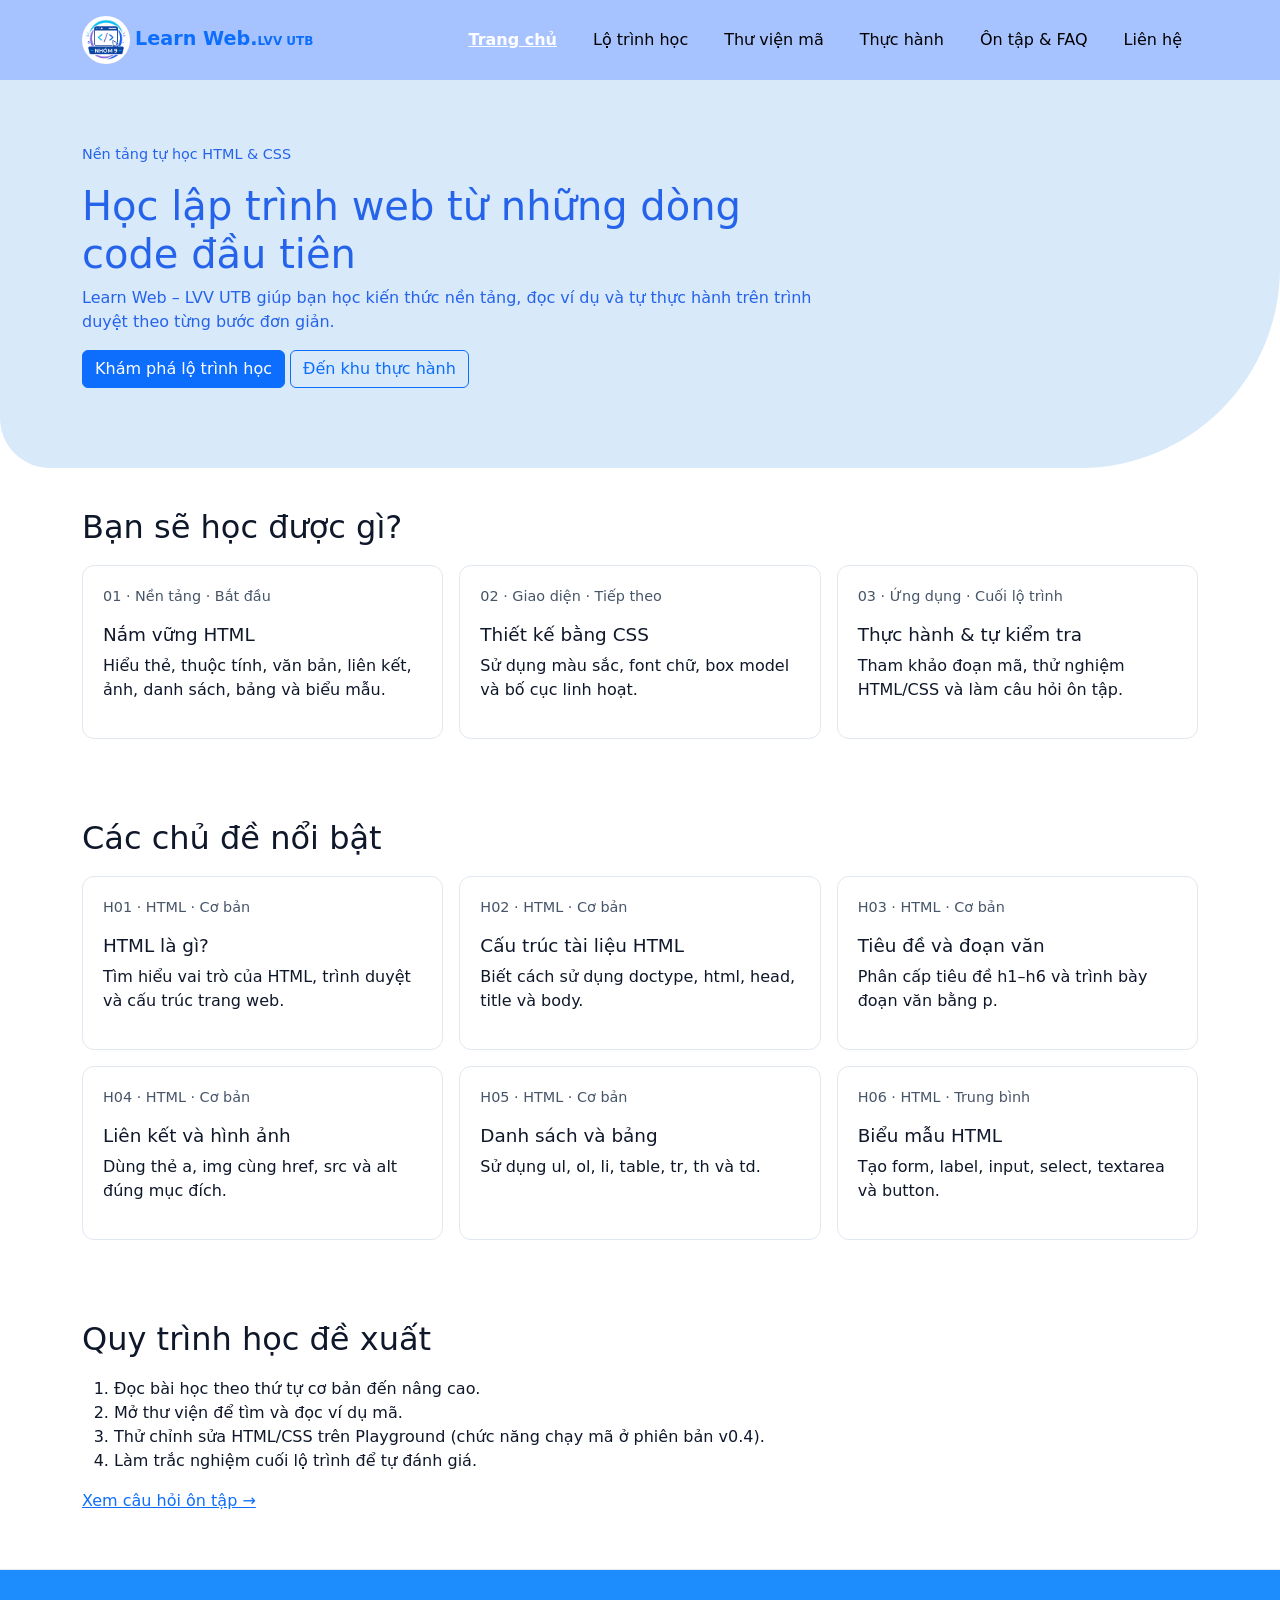
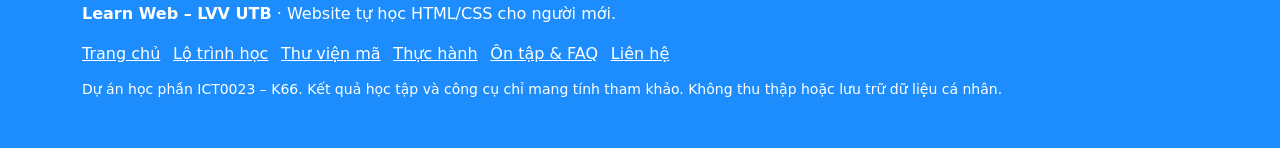
==== index.html @ ce124f06 "Khởi tạo phiên bản đầu tiên, upfile html" ====
<!DOCTYPE html>
<html lang="vi">
<head>
  <meta charset="UTF-8">
  <meta name="viewport" content="width=device-width, initial-scale=1.0">
  <meta name="description" content="Học HTML và CSS cho người mới">
  <title>Trang chủ | Learn Web - LVV UTB</title>
  <link rel="stylesheet" href="https://cdn.jsdelivr.net/npm/bootstrap@5.3.3/dist/css/bootstrap.min.css">
  <link rel="stylesheet" href="css/style.css">
  <link rel="icon" href="images/logo.png" type="image/png" sizes="32x32" >
</head>
<body>
  <a class="skip-link" href="#main-content">Bỏ qua menu đến nội dung chính</a>
  <header class="site-header">
    <div class="container header-inner">
      <div class="logo-container">
        <img class="logo" src="images/logo.jpg" alt="Learn Web - LVV UTB" width="48" height="48">
        <a class="site-logo" href="index.html" aria-label="Learn Web - LVV UTB, về trang chủ">Learn Web.<span>LVV UTB</span></a>
      </div>
        <nav class="site-nav" aria-label="Điều hướng chính">
        <ul class="nav nav-list"><li class="nav-item"><a class="nav-link active" href="index.html" aria-current="page">Trang chủ</a></li>
        <li class="nav-item"><a class="nav-link" href="lessons.html">Lộ trình học</a></li>
        <li class="nav-item"><a class="nav-link" href="library.html">Thư viện mã</a></li>
        <li class="nav-item"><a class="nav-link" href="playground.html">Thực hành</a></li>
        <li class="nav-item"><a class="nav-link" href="quiz.html">Ôn tập & FAQ</a></li>
        <li class="nav-item"><a class="nav-link" href="contact.html">Liên hệ</a></li></ul>
      </nav>
    </div>
  </header>
  <main id="main-content" class="site-main">
    <section class="hero">
      <div class="container">
        <p class="eyebrow">Nền tảng tự học HTML & CSS</p>
        <h1>Học lập trình web từ những dòng code đầu tiên</h1>
        <p>Learn Web – LVV UTB giúp bạn học kiến thức nền tảng, đọc ví dụ và tự thực hành trên trình duyệt theo từng bước đơn giản.</p>
        <p><a class="btn btn-primary" href="lessons.html">Khám phá lộ trình học</a>
            <a class="btn btn-outline-primary" href="playground.html">Đến khu thực hành</a>
        </p>
      </div>
    </section><section class="page-section">
      <div class="container"><h2>Bạn sẽ học được gì?</h2>
        <div class="row g-3"><div class="col-12 col-md-6 col-lg-4">
          <article class="content-card h-100">
            <p class="meta">01 · Nền tảng · Bắt đầu</p><h3>Nắm vững HTML</h3><p>Hiểu thẻ, thuộc tính, văn bản, liên kết, ảnh, danh sách, bảng và biểu mẫu.</p></article></div><div class="col-12 col-md-6 col-lg-4"><article class="content-card h-100"><p class="meta">02 · Giao diện · Tiếp theo</p><h3>Thiết kế bằng CSS</h3><p>Sử dụng màu sắc, font chữ, box model và bố cục linh hoạt.</p></article></div><div class="col-12 col-md-6 col-lg-4"><article class="content-card h-100"><p class="meta">03 · Ứng dụng · Cuối lộ trình</p><h3>Thực hành &amp; tự kiểm tra</h3><p>Tham khảo đoạn mã, thử nghiệm HTML/CSS và làm câu hỏi ôn tập.</p></article></div></div></div></section><section class="page-section"><div class="container"><h2>Các chủ đề nổi bật</h2><div class="row g-3"><div class="col-12 col-md-6 col-lg-4"><article class="content-card h-100"><p class="meta">H01 · HTML · Cơ bản</p><h3>HTML là gì?</h3><p>Tìm hiểu vai trò của HTML, trình duyệt và cấu trúc trang web.</p></article></div><div class="col-12 col-md-6 col-lg-4"><article class="content-card h-100"><p class="meta">H02 · HTML · Cơ bản</p><h3>Cấu trúc tài liệu HTML</h3><p>Biết cách sử dụng doctype, html, head, title và body.</p></article></div><div class="col-12 col-md-6 col-lg-4"><article class="content-card h-100"><p class="meta">H03 · HTML · Cơ bản</p><h3>Tiêu đề và đoạn văn</h3><p>Phân cấp tiêu đề h1–h6 và trình bày đoạn văn bằng p.</p></article></div><div class="col-12 col-md-6 col-lg-4"><article class="content-card h-100"><p class="meta">H04 · HTML · Cơ bản</p><h3>Liên kết và hình ảnh</h3><p>Dùng thẻ a, img cùng href, src và alt đúng mục đích.</p></article></div><div class="col-12 col-md-6 col-lg-4"><article class="content-card h-100"><p class="meta">H05 · HTML · Cơ bản</p><h3>Danh sách và bảng</h3><p>Sử dụng ul, ol, li, table, tr, th và td.</p></article></div><div class="col-12 col-md-6 col-lg-4"><article class="content-card h-100"><p class="meta">H06 · HTML · Trung bình</p><h3>Biểu mẫu HTML</h3><p>Tạo form, label, input, select, textarea và button.</p></article></div></div></div></section><section class="page-section"><div class="container"><h2>Quy trình học đề xuất</h2><ol class="steps"><li>Đọc bài học theo thứ tự cơ bản đến nâng cao.</li><li>Mở thư viện để tìm và đọc ví dụ mã.</li><li>Thử chỉnh sửa HTML/CSS trên Playground (chức năng chạy mã ở phiên bản v0.4).</li><li>Làm trắc nghiệm cuối lộ trình để tự đánh giá.</li></ol><p><a href="quiz.html">Xem câu hỏi ôn tập →</a></p></div></section>
  </main>
  <footer class="site-footer">
    <div class="container">
      <p><strong>Learn Web – LVV UTB</strong> · Website tự học HTML/CSS cho người mới.</p>
      <nav aria-label="Liên kết chân trang" class="footer-nav"><a href="index.html">Trang chủ</a> <a href="lessons.html">Lộ trình học</a> <a href="library.html">Thư viện mã</a> <a href="playground.html">Thực hành</a> <a href="quiz.html">Ôn tập & FAQ</a> <a href="contact.html">Liên hệ</a></nav>
      <p class="small">Dự án học phần ICT0023 – K66. Kết quả học tập và công cụ chỉ mang tính tham khảo. Không thu thập hoặc lưu trữ dữ liệu cá nhân.</p>
    </div>
  </footer>
</body>
</html>
---- css/style.css ----
:root { color-scheme: light; }
body { color: #0f172a; background: #fff; }
a { overflow-wrap: anywhere; }
.site-header {background: #a7c3ff; display: flex; position: sticky; top: 0; z-index: 100;}
.header-inner { padding-top: 1rem; padding-bottom: 1rem; display: flex; flex-wrap: wrap; align-items: center; gap: 1rem; justify-content: space-between; }
.logo { border-radius: 50%; }
.site-logo { font-weight: 700; text-decoration: none; font-size: 1.2rem; }
.site-logo span { font-size: .75rem; }
.nav-list { gap: .25rem; }
.nav-list .nav-link { color: #000000; }
.nav-list .nav-link.active { font-weight: 700; color: #ffffff; text-decoration: underline; }
.hero, .page-heading { background: #d8e9fa; padding: 3rem 0; border-bottom-left-radius: 50px; border-bottom-right-radius: 200px; }
.hero { padding: 4rem 0; color: #2563eb;}
.hero h1 { max-width: 740px; color: #2563eb}
.hero p { max-width: 740px; color: #2563eb}
.page-heading {color: #2563eb;}
.eyebrow, .meta { color: #475569; font-size: .9rem; }
.page-section { padding: 2.5rem 0; }
.page-section > .container > h2 { margin-bottom: 1.2rem; }
.content-card { border: 1px solid #e2e8f0; border-radius: 12px; padding: 1.25rem; }
.content-card h3 { font-size: 1.15rem; }
pre { background: #0f172a; color: #e2e8f0; border-radius: 8px; padding: 1rem; overflow-x: auto; white-space: pre-wrap; overflow-wrap: anywhere; }
pre code { color: inherit; }
.code-input { font-family: Consolas, monospace; }
.preview-frame { width: 100%; height: 220px; border: 1px solid #cbd5e1; background: #fff; }
.faq-item { padding: 1rem; border: 1px solid #e2e8f0; border-radius: 8px; margin-bottom: .75rem; }
.faq-item summary { cursor: pointer; font-weight: 600; }
.faq-item p { margin: 1rem 0 0; }
.field-error { color: #b91c1c; }
.site-footer { background: #1d8dfd; border-top: 1px solid #e2e8f0; padding: 2rem 0; color: white}
.footer-nav { display: flex; gap: .8rem; flex-wrap: wrap; margin-bottom: .8rem; }
.footer-nav a { color: white; }
.skip-link { position: absolute; left: -9999px; top: 0; z-index: 100; background: white; padding: .5rem; }
.skip-link:focus { left: .5rem; }
:focus-visible { outline: 3px solid #2563eb; outline-offset: 3px; }
@media (max-width: 767px) { .header-inner { display: block; } .nav-list { margin-top: 1rem; } .hero { padding: 2.5rem 0; } }
/* Đảm bảo body hoặc container không làm xuất hiện thanh cuộn ngang khi trượt */
html, body {
  overflow-x: hidden;
  width: 100%;
}
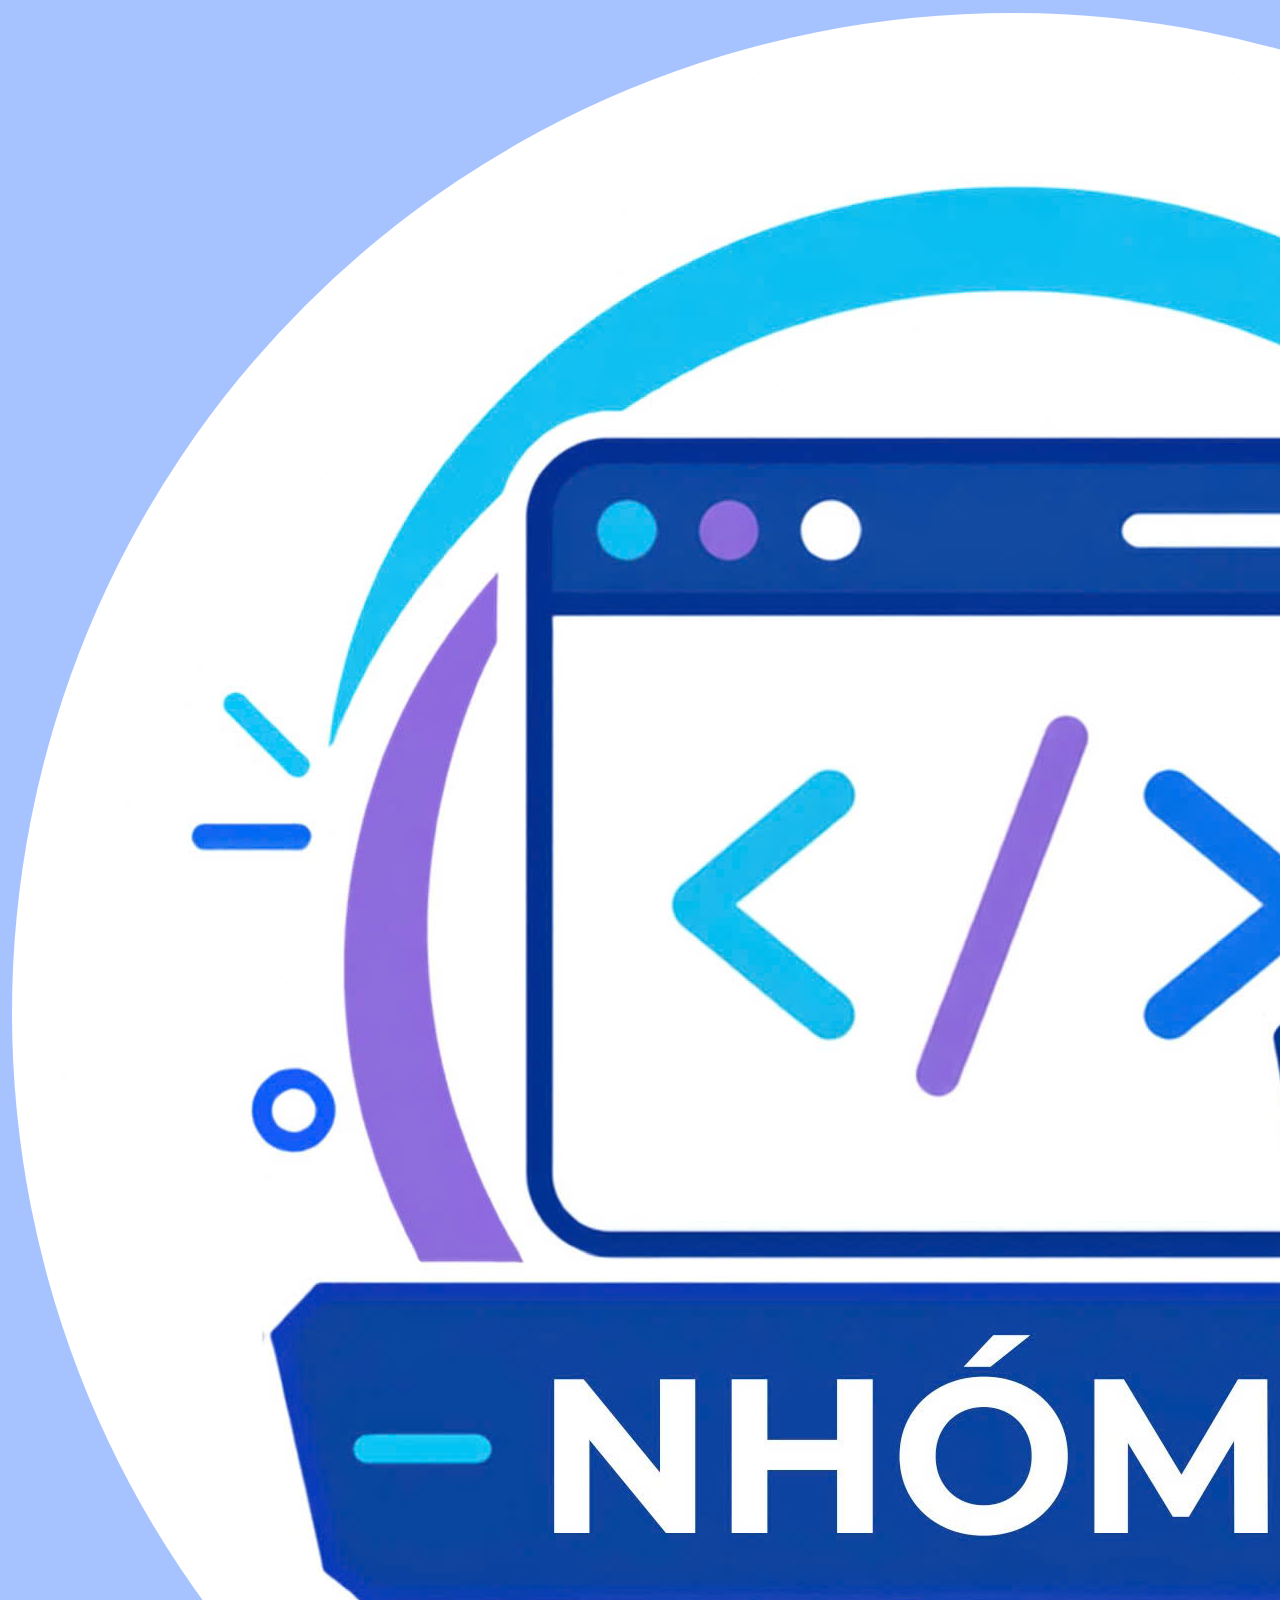
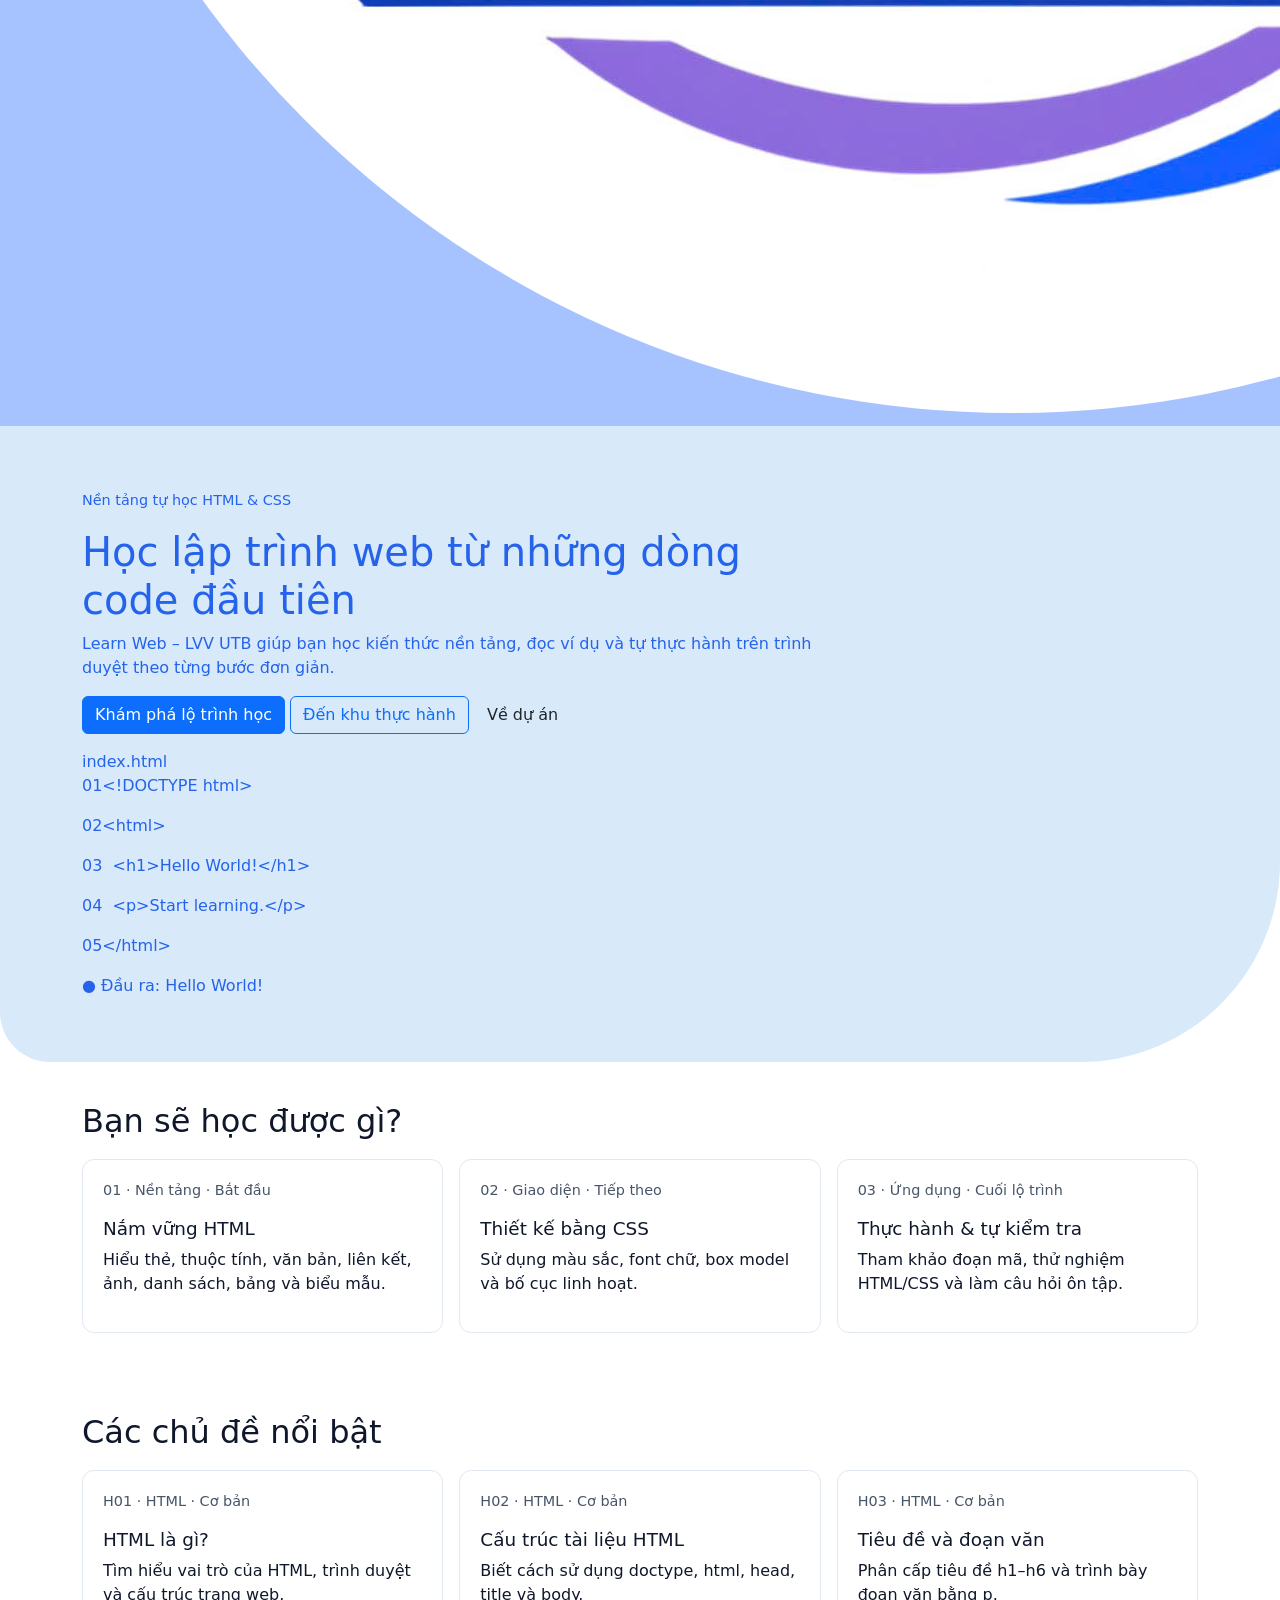
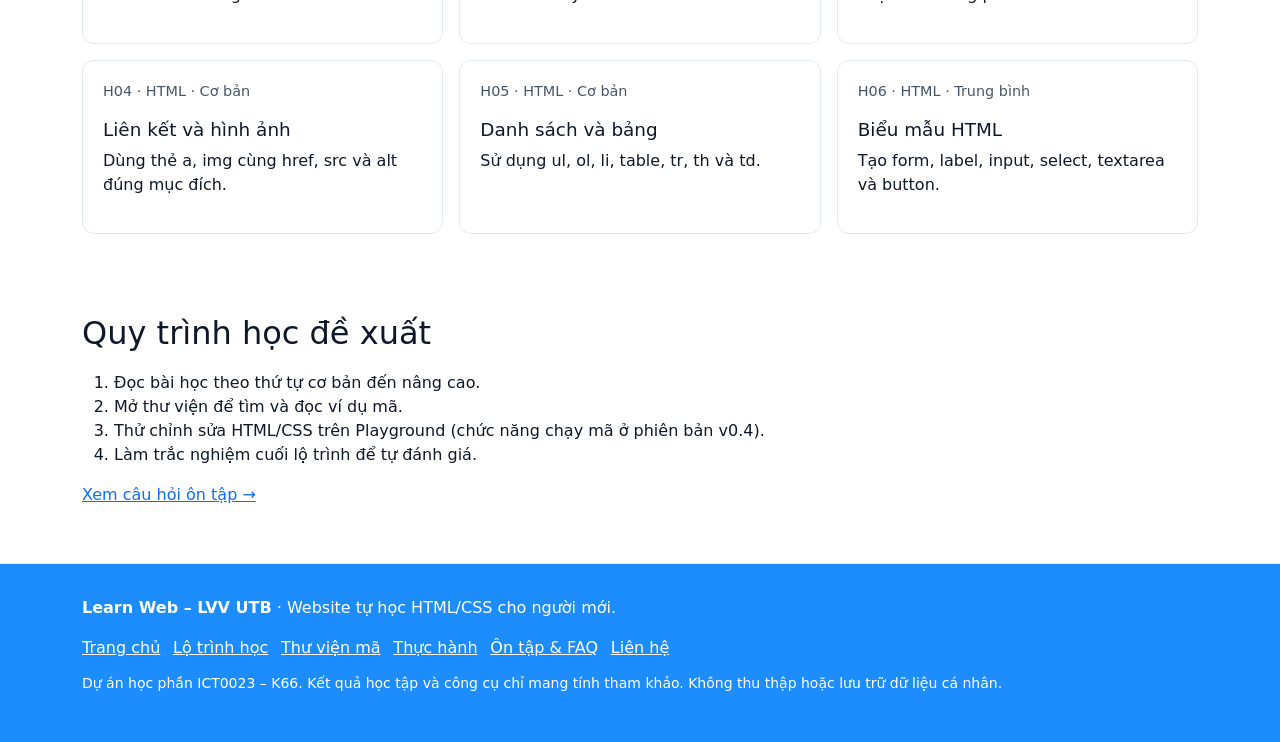
==== commit 4908e2c9: "Add files via upload" ====
--- a/index.html
+++ b/index.html
@@ -1,54 +1,187 @@
 <!DOCTYPE html>
 <html lang="vi">
-<head>
-  <meta charset="UTF-8">
-  <meta name="viewport" content="width=device-width, initial-scale=1.0">
-  <meta name="description" content="Học HTML và CSS cho người mới">
-  <title>Trang chủ | Learn Web - LVV UTB</title>
-  <link rel="stylesheet" href="https://cdn.jsdelivr.net/npm/bootstrap@5.3.3/dist/css/bootstrap.min.css">
-  <link rel="stylesheet" href="css/style.css">
-  <link rel="icon" href="images/logo.png" type="image/png" sizes="32x32" >
-</head>
-<body>
-  <a class="skip-link" href="#main-content">Bỏ qua menu đến nội dung chính</a>
-  <header class="site-header">
-    <div class="container header-inner">
-      <div class="logo-container">
-        <img class="logo" src="images/logo.jpg" alt="Learn Web - LVV UTB" width="48" height="48">
-        <a class="site-logo" href="index.html" aria-label="Learn Web - LVV UTB, về trang chủ">Learn Web.<span>LVV UTB</span></a>
+  <head>
+    <meta charset="utf-8">
+    <meta content="width=device-width, initial-scale=1.0" name="viewport">
+    <meta content="Học HTML và CSS cho người mới" name="description">
+    <title>Trang chủ | Learn Web - LVV UTB</title>
+    <link rel="icon" href="images/logo.png" type="image/png">
+    <link href="https://cdn.jsdelivr.net/npm/bootstrap@5.3.3/dist/css/bootstrap.min.css" rel="stylesheet">
+    <link href="css/style.css" rel="stylesheet">
+  </head>
+  <body class="page-index">
+    <a class="skip-link" href="#main-content">Bỏ qua menu đến nội dung chính</a>
+    <header class="site-header">
+      <nav aria-label="Điều hướng chính" class="navbar navbar-expand-lg">
+        <div class="container">
+          <a aria-label="Learn Web – LVV UTB, về trang chủ" class="navbar-brand" href="index.html"><img alt="Logo Learn Web" class="brand-icon" src="images/logo.jpg" style="border-radius: 50%;"><span class="brand-name">Learn Web <small>LVV UTB</small></span></a>
+          <button aria-controls="primaryNav" aria-expanded="false" aria-label="Mở hoặc đóng menu" class="navbar-toggler" data-bs-target="#primaryNav" data-bs-toggle="collapse" type="button"><span class="navbar-toggler-icon"></span></button>
+          <div class="collapse navbar-collapse" id="primaryNav">
+            <ul class="navbar-nav ms-auto align-items-lg-center gap-lg-1">
+              <li class="nav-item"><a aria-current="page" class="nav-link active" href="index.html">Trang chủ</a></li>
+              <li class="nav-item"><a class="nav-link" href="lessons.html">Lộ trình học</a></li>
+              <li class="nav-item"><a class="nav-link" href="library.html">Thư viện mã</a></li>
+              <li class="nav-item"><a class="nav-link" href="playground.html">Thực hành</a></li>
+              <li class="nav-item"><a class="nav-link" href="quiz.html">Ôn tập &amp; FAQ</a></li>
+              <li class="nav-item"><a class="nav-link" href="contact.html">Liên hệ</a></li>
+            </ul>
+          </div>
+        </div>
+      </nav>
+    </header>
+    <main class="site-main" id="main-content">
+      <section class="hero">
+        <div class="container hero-inner">
+          <p class="eyebrow">Nền tảng tự học HTML &amp; CSS</p>
+          <h1>Học lập trình web từ những dòng code đầu tiên</h1>
+          <p>Learn Web – LVV UTB giúp bạn học kiến thức nền tảng, đọc ví dụ và tự thực hành trên trình duyệt theo từng bước đơn giản.</p>
+          <p>
+            <a class="btn btn-primary" href="lessons.html">Khám phá lộ trình học</a>
+            <a class="btn btn-outline-primary" href="playground.html">Đến khu thực hành</a>
+            <button class="btn btn-hero-info" data-bs-target="#projectInfoModal" data-bs-toggle="modal" type="button">Về dự án</button>
+          </p>
+          <aside aria-label="Minh họa cấu trúc website" class="hero-illustration">
+            <div class="editor-head">
+              <span class="editor-dot"></span>
+              <span class="editor-dot"></span>
+              <span class="editor-dot"></span>
+              <span class="editor-filename">index.html</span>
+            </div>
+            <div class="editor-body">
+              <p><span class="line-no">01</span><span class="syntax-muted">&lt;!DOCTYPE html&gt;</span></p>
+              <p><span class="line-no">02</span><span class="syntax-blue">&lt;html&gt;</span></p>
+              <p><span class="line-no">03</span>&nbsp;&nbsp;<span class="syntax-blue">&lt;h1&gt;</span><span class="syntax-gold">Hello World!</span><span class="syntax-blue">&lt;/h1&gt;</span></p>
+              <p><span class="line-no">04</span>&nbsp;&nbsp;<span class="syntax-blue">&lt;p&gt;</span>Start learning.<span class="syntax-blue">&lt;/p&gt;</span></p>
+              <p><span class="line-no">05</span><span class="syntax-blue">&lt;/html&gt;</span></p>
+            </div>
+            <div class="editor-output">
+              <span>●</span>
+              Đầu ra: Hello World!
+            </div>
+          </aside>
+        </div>
+      </section>
+      <section class="page-section">
+        <div class="container">
+          <h2>Bạn sẽ học được gì?</h2>
+          <div class="row g-3">
+            <div class="col-12 col-md-6 col-lg-4">
+              <article class="content-card h-100">
+                <p class="meta">01 · Nền tảng · Bắt đầu</p>
+                <h3>Nắm vững HTML</h3>
+                <p>Hiểu thẻ, thuộc tính, văn bản, liên kết, ảnh, danh sách, bảng và biểu mẫu.</p>
+              </article>
+            </div>
+            <div class="col-12 col-md-6 col-lg-4">
+              <article class="content-card h-100">
+                <p class="meta">02 · Giao diện · Tiếp theo</p>
+                <h3>Thiết kế bằng CSS</h3>
+                <p>Sử dụng màu sắc, font chữ, box model và bố cục linh hoạt.</p>
+              </article>
+            </div>
+            <div class="col-12 col-md-6 col-lg-4">
+              <article class="content-card h-100">
+                <p class="meta">03 · Ứng dụng · Cuối lộ trình</p>
+                <h3>Thực hành &amp; tự kiểm tra</h3>
+                <p>Tham khảo đoạn mã, thử nghiệm HTML/CSS và làm câu hỏi ôn tập.</p>
+              </article>
+            </div>
+          </div>
+        </div>
+      </section>
+      <section class="page-section">
+        <div class="container">
+          <h2>Các chủ đề nổi bật</h2>
+          <div class="row g-3">
+            <div class="col-12 col-md-6 col-lg-4">
+              <article class="content-card h-100">
+                <p class="meta">H01 · HTML · Cơ bản</p>
+                <h3>HTML là gì?</h3>
+                <p>Tìm hiểu vai trò của HTML, trình duyệt và cấu trúc trang web.</p>
+              </article>
+            </div>
+            <div class="col-12 col-md-6 col-lg-4">
+              <article class="content-card h-100">
+                <p class="meta">H02 · HTML · Cơ bản</p>
+                <h3>Cấu trúc tài liệu HTML</h3>
+                <p>Biết cách sử dụng doctype, html, head, title và body.</p>
+              </article>
+            </div>
+            <div class="col-12 col-md-6 col-lg-4">
+              <article class="content-card h-100">
+                <p class="meta">H03 · HTML · Cơ bản</p>
+                <h3>Tiêu đề và đoạn văn</h3>
+                <p>Phân cấp tiêu đề h1–h6 và trình bày đoạn văn bằng p.</p>
+              </article>
+            </div>
+            <div class="col-12 col-md-6 col-lg-4">
+              <article class="content-card h-100">
+                <p class="meta">H04 · HTML · Cơ bản</p>
+                <h3>Liên kết và hình ảnh</h3>
+                <p>Dùng thẻ a, img cùng href, src và alt đúng mục đích.</p>
+              </article>
+            </div>
+            <div class="col-12 col-md-6 col-lg-4">
+              <article class="content-card h-100">
+                <p class="meta">H05 · HTML · Cơ bản</p>
+                <h3>Danh sách và bảng</h3>
+                <p>Sử dụng ul, ol, li, table, tr, th và td.</p>
+              </article>
+            </div>
+            <div class="col-12 col-md-6 col-lg-4">
+              <article class="content-card h-100">
+                <p class="meta">H06 · HTML · Trung bình</p>
+                <h3>Biểu mẫu HTML</h3>
+                <p>Tạo form, label, input, select, textarea và button.</p>
+              </article>
+            </div>
+          </div>
+        </div>
+      </section>
+      <section class="page-section">
+        <div class="container">
+          <h2>Quy trình học đề xuất</h2>
+          <ol class="steps">
+            <li>Đọc bài học theo thứ tự cơ bản đến nâng cao.</li>
+            <li>Mở thư viện để tìm và đọc ví dụ mã.</li>
+            <li>Thử chỉnh sửa HTML/CSS trên Playground (chức năng chạy mã ở phiên bản v0.4).</li>
+            <li>Làm trắc nghiệm cuối lộ trình để tự đánh giá.</li>
+          </ol>
+          <p><a href="quiz.html">Xem câu hỏi ôn tập →</a></p>
+        </div>
+      </section>
+    </main>
+    <footer class="site-footer">
+      <div class="container">
+        <p><strong>Learn Web – LVV UTB</strong> · Website tự học HTML/CSS cho người mới.</p>
+        <nav aria-label="Liên kết chân trang" class="footer-nav">
+          <a href="index.html">Trang chủ</a>
+          <a href="lessons.html">Lộ trình học</a>
+          <a href="library.html">Thư viện mã</a>
+          <a href="playground.html">Thực hành</a>
+          <a href="quiz.html">Ôn tập &amp; FAQ</a>
+          <a href="contact.html">Liên hệ</a>
+        </nav>
+        <p class="small">Dự án học phần ICT0023 – K66. Kết quả học tập và công cụ chỉ mang tính tham khảo. Không thu thập hoặc lưu trữ dữ liệu cá nhân.</p>
       </div>
-        <nav class="site-nav" aria-label="Điều hướng chính">
-        <ul class="nav nav-list"><li class="nav-item"><a class="nav-link active" href="index.html" aria-current="page">Trang chủ</a></li>
-        <li class="nav-item"><a class="nav-link" href="lessons.html">Lộ trình học</a></li>
-        <li class="nav-item"><a class="nav-link" href="library.html">Thư viện mã</a></li>
-        <li class="nav-item"><a class="nav-link" href="playground.html">Thực hành</a></li>
-        <li class="nav-item"><a class="nav-link" href="quiz.html">Ôn tập & FAQ</a></li>
-        <li class="nav-item"><a class="nav-link" href="contact.html">Liên hệ</a></li></ul>
-      </nav>
+    </footer>
+    <div aria-hidden="true" aria-labelledby="projectInfoTitle" class="modal fade" id="projectInfoModal" tabindex="-1">
+      <div class="modal-dialog modal-dialog-centered">
+        <div class="modal-content">
+          <div class="modal-header">
+            <h2 class="modal-title fs-5" id="projectInfoTitle">Về Learn Web – LVV UTB</h2>
+            <button aria-label="Đóng" class="btn-close" data-bs-dismiss="modal" type="button"></button>
+          </div>
+          <div class="modal-body">
+            <p>Đây là website tự học HTML/CSS của nhóm sinh viên K66, học phần ICT0023. Nội dung được thiết kế cho người mới bắt đầu.</p>
+            <p>Trong v0.3, nhóm tập trung xây dựng giao diện. Các công cụ tương tác nâng cao sẽ có trong v0.4.</p>
+          </div>
+          <div class="modal-footer">
+            <button class="btn btn-primary" data-bs-dismiss="modal" type="button">Đã hiểu</button>
+          </div>
+        </div>
+      </div>
     </div>
-  </header>
-  <main id="main-content" class="site-main">
-    <section class="hero">
-      <div class="container">
-        <p class="eyebrow">Nền tảng tự học HTML & CSS</p>
-        <h1>Học lập trình web từ những dòng code đầu tiên</h1>
-        <p>Learn Web – LVV UTB giúp bạn học kiến thức nền tảng, đọc ví dụ và tự thực hành trên trình duyệt theo từng bước đơn giản.</p>
-        <p><a class="btn btn-primary" href="lessons.html">Khám phá lộ trình học</a>
-            <a class="btn btn-outline-primary" href="playground.html">Đến khu thực hành</a>
-        </p>
-      </div>
-    </section><section class="page-section">
-      <div class="container"><h2>Bạn sẽ học được gì?</h2>
-        <div class="row g-3"><div class="col-12 col-md-6 col-lg-4">
-          <article class="content-card h-100">
-            <p class="meta">01 · Nền tảng · Bắt đầu</p><h3>Nắm vững HTML</h3><p>Hiểu thẻ, thuộc tính, văn bản, liên kết, ảnh, danh sách, bảng và biểu mẫu.</p></article></div><div class="col-12 col-md-6 col-lg-4"><article class="content-card h-100"><p class="meta">02 · Giao diện · Tiếp theo</p><h3>Thiết kế bằng CSS</h3><p>Sử dụng màu sắc, font chữ, box model và bố cục linh hoạt.</p></article></div><div class="col-12 col-md-6 col-lg-4"><article class="content-card h-100"><p class="meta">03 · Ứng dụng · Cuối lộ trình</p><h3>Thực hành &amp; tự kiểm tra</h3><p>Tham khảo đoạn mã, thử nghiệm HTML/CSS và làm câu hỏi ôn tập.</p></article></div></div></div></section><section class="page-section"><div class="container"><h2>Các chủ đề nổi bật</h2><div class="row g-3"><div class="col-12 col-md-6 col-lg-4"><article class="content-card h-100"><p class="meta">H01 · HTML · Cơ bản</p><h3>HTML là gì?</h3><p>Tìm hiểu vai trò của HTML, trình duyệt và cấu trúc trang web.</p></article></div><div class="col-12 col-md-6 col-lg-4"><article class="content-card h-100"><p class="meta">H02 · HTML · Cơ bản</p><h3>Cấu trúc tài liệu HTML</h3><p>Biết cách sử dụng doctype, html, head, title và body.</p></article></div><div class="col-12 col-md-6 col-lg-4"><article class="content-card h-100"><p class="meta">H03 · HTML · Cơ bản</p><h3>Tiêu đề và đoạn văn</h3><p>Phân cấp tiêu đề h1–h6 và trình bày đoạn văn bằng p.</p></article></div><div class="col-12 col-md-6 col-lg-4"><article class="content-card h-100"><p class="meta">H04 · HTML · Cơ bản</p><h3>Liên kết và hình ảnh</h3><p>Dùng thẻ a, img cùng href, src và alt đúng mục đích.</p></article></div><div class="col-12 col-md-6 col-lg-4"><article class="content-card h-100"><p class="meta">H05 · HTML · Cơ bản</p><h3>Danh sách và bảng</h3><p>Sử dụng ul, ol, li, table, tr, th và td.</p></article></div><div class="col-12 col-md-6 col-lg-4"><article class="content-card h-100"><p class="meta">H06 · HTML · Trung bình</p><h3>Biểu mẫu HTML</h3><p>Tạo form, label, input, select, textarea và button.</p></article></div></div></div></section><section class="page-section"><div class="container"><h2>Quy trình học đề xuất</h2><ol class="steps"><li>Đọc bài học theo thứ tự cơ bản đến nâng cao.</li><li>Mở thư viện để tìm và đọc ví dụ mã.</li><li>Thử chỉnh sửa HTML/CSS trên Playground (chức năng chạy mã ở phiên bản v0.4).</li><li>Làm trắc nghiệm cuối lộ trình để tự đánh giá.</li></ol><p><a href="quiz.html">Xem câu hỏi ôn tập →</a></p></div></section>
-  </main>
-  <footer class="site-footer">
-    <div class="container">
-      <p><strong>Learn Web – LVV UTB</strong> · Website tự học HTML/CSS cho người mới.</p>
-      <nav aria-label="Liên kết chân trang" class="footer-nav"><a href="index.html">Trang chủ</a> <a href="lessons.html">Lộ trình học</a> <a href="library.html">Thư viện mã</a> <a href="playground.html">Thực hành</a> <a href="quiz.html">Ôn tập & FAQ</a> <a href="contact.html">Liên hệ</a></nav>
-      <p class="small">Dự án học phần ICT0023 – K66. Kết quả học tập và công cụ chỉ mang tính tham khảo. Không thu thập hoặc lưu trữ dữ liệu cá nhân.</p>
-    </div>
-  </footer>
-</body>
+    <script src="https://cdn.jsdelivr.net/npm/bootstrap@5.3.3/dist/js/bootstrap.bundle.min.js"></script>
+  </body>
 </html>
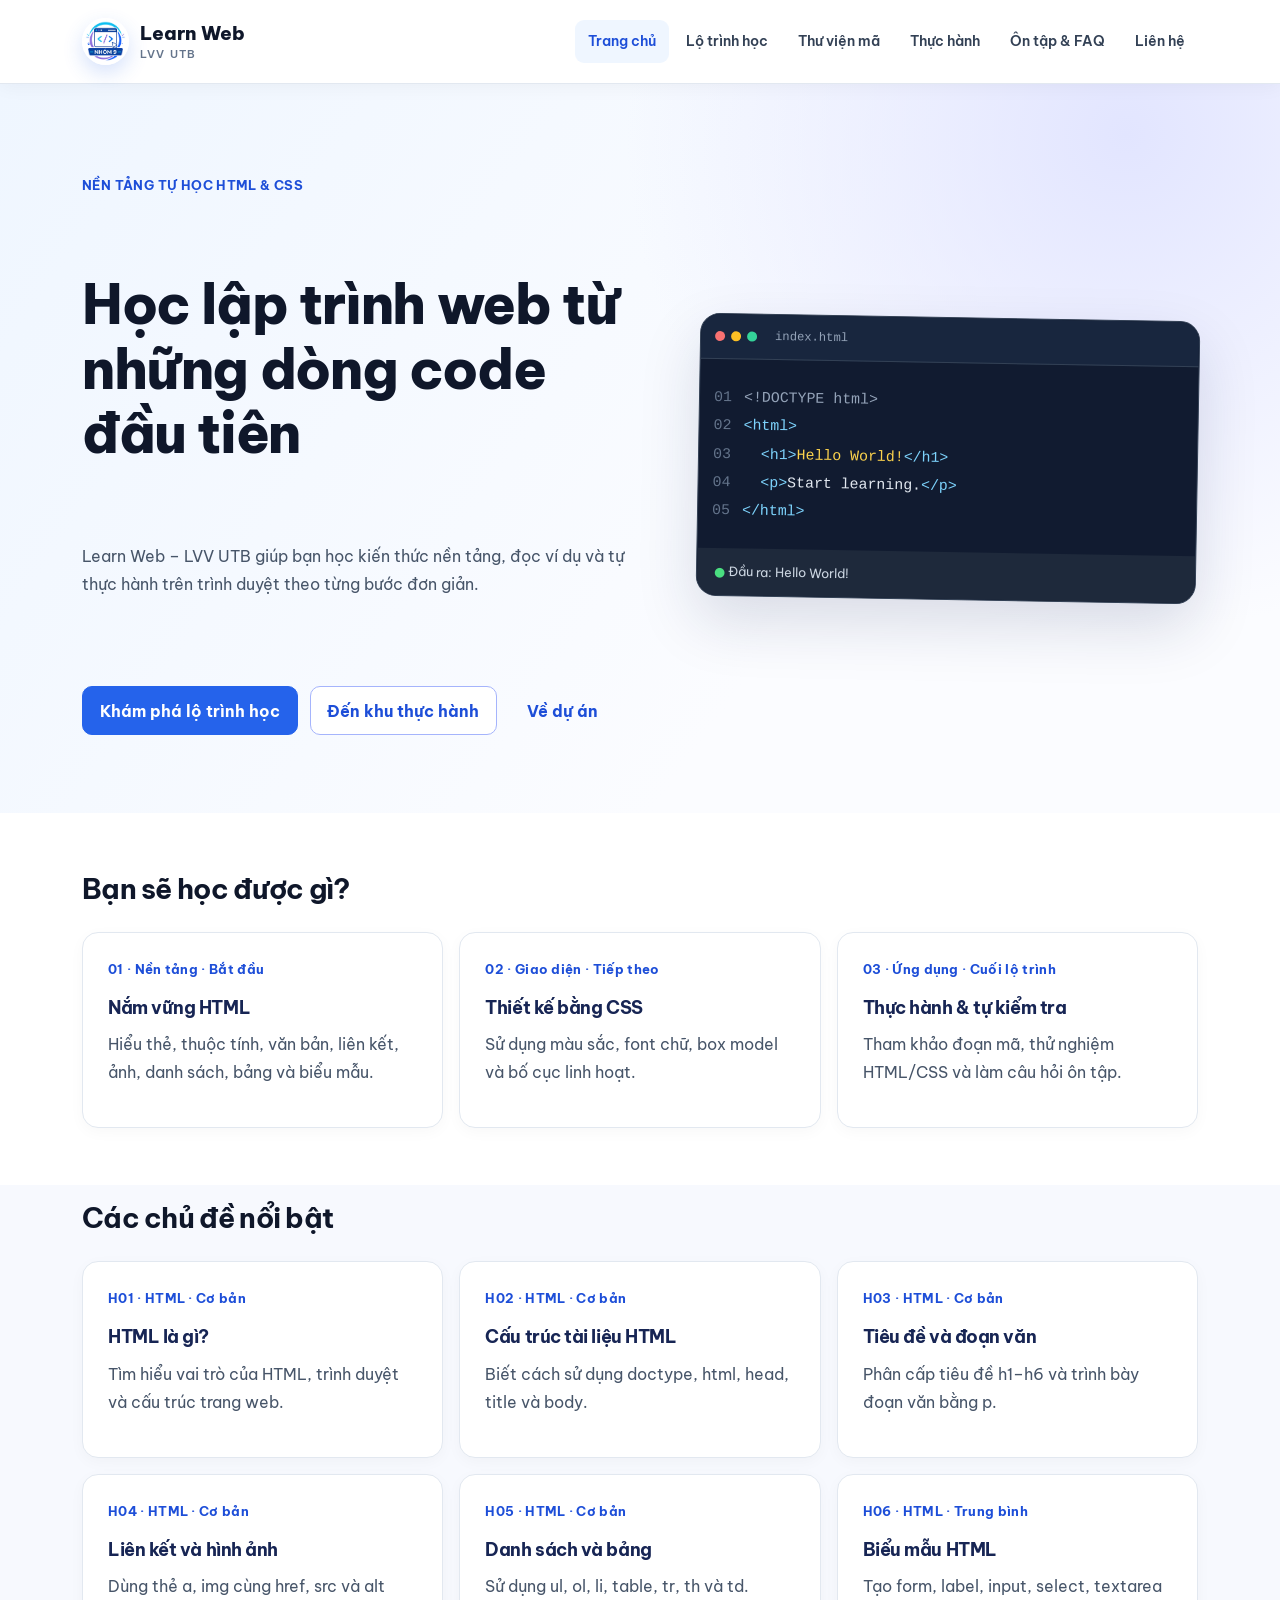
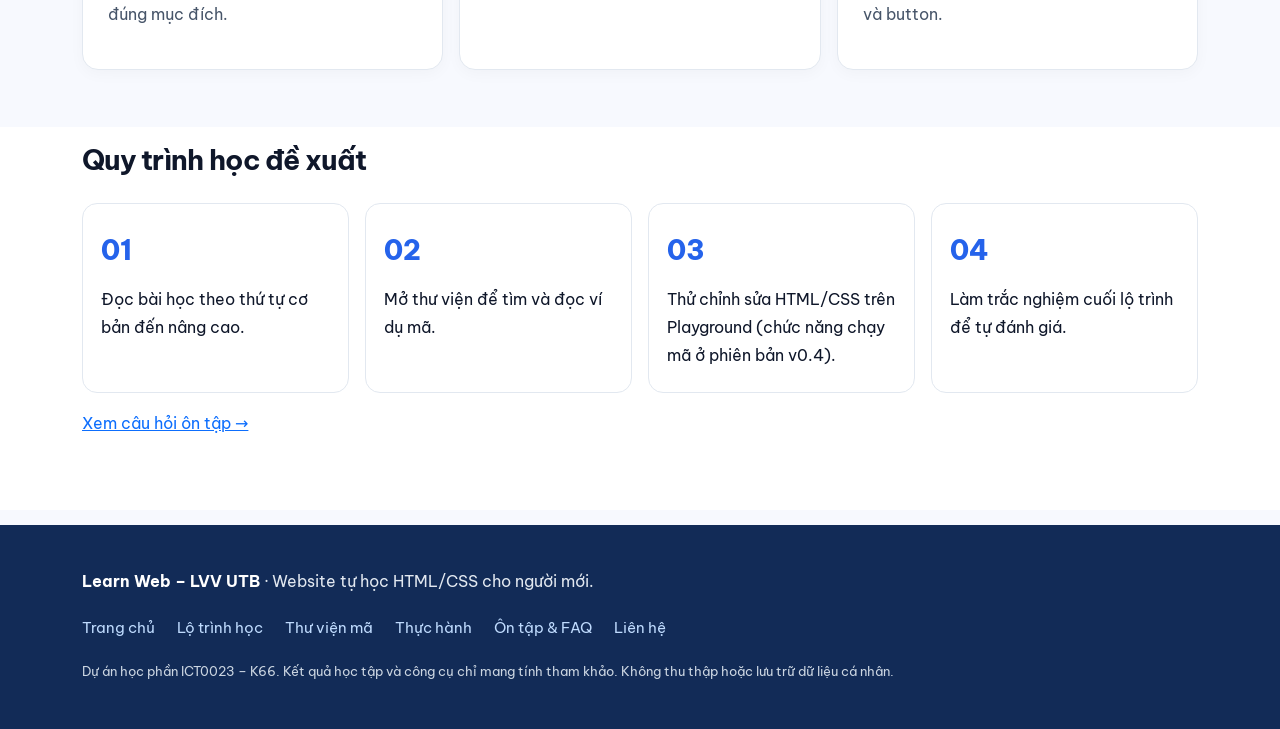
==== commit f328130b: "Add files via upload" ====
--- a/index.html
+++ b/index.html
@@ -33,7 +33,7 @@
       <section class="hero">
         <div class="container hero-inner">
           <p class="eyebrow">Nền tảng tự học HTML &amp; CSS</p>
-          <h1>Học lập trình web từ những dòng code đầu tiên</h1>
+          <h1>Học lập trình web từ <span class="text-gradient">những dòng code đầu tiên</span></h1>
           <p>Learn Web – LVV UTB giúp bạn học kiến thức nền tảng, đọc ví dụ và tự thực hành trên trình duyệt theo từng bước đơn giản.</p>
           <p>
             <a class="btn btn-primary" href="lessons.html">Khám phá lộ trình học</a>
--- a/css/style.css
+++ b/css/style.css
@@ -1,41 +1,580 @@
-:root { color-scheme: light; }
-body { color: #0f172a; background: #fff; }
-a { overflow-wrap: anywhere; }
-.site-header {background: #a7c3ff; display: flex; position: sticky; top: 0; z-index: 100;}
-.header-inner { padding-top: 1rem; padding-bottom: 1rem; display: flex; flex-wrap: wrap; align-items: center; gap: 1rem; justify-content: space-between; }
-.logo { border-radius: 50%; }
-.site-logo { font-weight: 700; text-decoration: none; font-size: 1.2rem; }
-.site-logo span { font-size: .75rem; }
-.nav-list { gap: .25rem; }
-.nav-list .nav-link { color: #000000; }
-.nav-list .nav-link.active { font-weight: 700; color: #ffffff; text-decoration: underline; }
-.hero, .page-heading { background: #d8e9fa; padding: 3rem 0; border-bottom-left-radius: 50px; border-bottom-right-radius: 200px; }
-.hero { padding: 4rem 0; color: #2563eb;}
-.hero h1 { max-width: 740px; color: #2563eb}
-.hero p { max-width: 740px; color: #2563eb}
-.page-heading {color: #2563eb;}
-.eyebrow, .meta { color: #475569; font-size: .9rem; }
-.page-section { padding: 2.5rem 0; }
-.page-section > .container > h2 { margin-bottom: 1.2rem; }
-.content-card { border: 1px solid #e2e8f0; border-radius: 12px; padding: 1.25rem; }
-.content-card h3 { font-size: 1.15rem; }
-pre { background: #0f172a; color: #e2e8f0; border-radius: 8px; padding: 1rem; overflow-x: auto; white-space: pre-wrap; overflow-wrap: anywhere; }
-pre code { color: inherit; }
-.code-input { font-family: Consolas, monospace; }
-.preview-frame { width: 100%; height: 220px; border: 1px solid #cbd5e1; background: #fff; }
-.faq-item { padding: 1rem; border: 1px solid #e2e8f0; border-radius: 8px; margin-bottom: .75rem; }
-.faq-item summary { cursor: pointer; font-weight: 600; }
-.faq-item p { margin: 1rem 0 0; }
-.field-error { color: #b91c1c; }
-.site-footer { background: #1d8dfd; border-top: 1px solid #e2e8f0; padding: 2rem 0; color: white}
-.footer-nav { display: flex; gap: .8rem; flex-wrap: wrap; margin-bottom: .8rem; }
-.footer-nav a { color: white; }
-.skip-link { position: absolute; left: -9999px; top: 0; z-index: 100; background: white; padding: .5rem; }
-.skip-link:focus { left: .5rem; }
-:focus-visible { outline: 3px solid #2563eb; outline-offset: 3px; }
-@media (max-width: 767px) { .header-inner { display: block; } .nav-list { margin-top: 1rem; } .hero { padding: 2.5rem 0; } }
-/* Đảm bảo body hoặc container không làm xuất hiện thanh cuộn ngang khi trượt */
-html, body {
-  overflow-x: hidden;
+@import url("https://fonts.googleapis.com/css2?family=Be+Vietnam+Pro:wght@400;500;600;700;800&display=swap");
+:root {
+  --brand: #2563eb;
+  --brand-dark: #1d4ed8;
+  --accent: #7c3aed;
+  --ink: #0f172a;
+  --muted: #64748b;
+  --canvas: #f7f9fe;
+  --line: #e2e8f0;
+  --surface: #fff;
+  --round: 16px;
+}
+* {
+  box-sizing: border-box;
+}
+html {
+  scroll-behavior: smooth;
+}
+body {
+  font-family: "Be Vietnam Pro",system-ui,-apple-system,"Segoe UI",sans-serif;
+  background: var(--canvas);
+  color: var(--ink);
+  line-height: 1.75;
+  margin: 0;
+}
+a {
+  overflow-wrap: anywhere;
+}
+img {
+  max-width: 100%;
+}
+h1, h2, h3 {
+  line-height: 1.35;
+  letter-spacing: -.025em;
+  font-weight: 700;
+}
+h2 {
+  font-size: clamp(1.45rem,2.2vw,2rem);
+}
+h3 {
+  font-size: 1.15rem;
+}
+p {
+  margin-bottom: 1rem;
+}
+:focus-visible {
+  outline: 3px solid #f59e0b !important;
+  outline-offset: 3px;
+}
+.skip-link {
+  position: fixed;
+  top: -120px;
+  left: 12px;
+  z-index: 2000;
+  background: #fff;
+  color: var(--brand);
+  padding: 10px 16px;
+  border-radius: 8px;
+}
+.skip-link:focus {
+  top: 12px;
+}
+.site-header {
+  position: sticky;
+  top: 0;
+  z-index: 1030;
+  background: rgba(255,255,255,.97);
+  border-bottom: 1px solid var(--line);
+  box-shadow: 0 3px 18px rgba(15,23,42,.045);
+}
+.site-header .navbar {
+  padding: 13px 0;
+}
+.navbar-brand {
+  display: flex;
+  align-items: center;
+  gap: 11px;
+  color: var(--ink);
+  white-space: normal;
+  margin-right: 20px;
+}
+.brand-icon {
+  display: inline-grid;
+  place-items: center;
+  background: linear-gradient(135deg,var(--brand),var(--accent));
+  color: #fff;
+  border-radius: 12px;
+  width: 47px;
+  height: 47px;
+  font-size: 1rem;
+  font-weight: 800;
+  box-shadow: 0 8px 20px #2563eb30;
+}
+.brand-name {
+  display: flex;
+  flex-direction: column;
+  font-size: 1.17rem;
+  font-weight: 800;
+  line-height: 1.22;
+}
+.brand-name small {
+  font-weight: 600;
+  font-size: .66rem;
+  color: var(--muted);
+  letter-spacing: .11em;
+  margin-top: 3px;
+}
+.navbar-nav .nav-link {
+  border-radius: 9px;
+  color: #334155;
+  font-weight: 600;
+  font-size: .85rem;
+  padding: 10px 13px !important;
+  transition: background .2s,color .2s;
+}
+.navbar-nav .nav-link:hover, .navbar-nav .nav-link.active {
+  background: #eff6ff;
+  color: var(--brand-dark);
+}
+.navbar-toggler {
+  border-color: var(--line);
+  padding: 7px 10px;
+}
+.hero {
+  position: relative;
+  background: radial-gradient(circle at 88% 7%,#e2e5ff 0,transparent 38%),linear-gradient(125deg,#eff6ff,#fbfcff 65%);
+  padding: clamp(55px,7vw,105px) 0 70px;
+  overflow: hidden;
+}
+.hero-inner {
+  display: grid;
+  grid-template-columns: minmax(0,1.05fr) minmax(0,.95fr);
+  gap: clamp(20px,5vw,75px);
+  align-items: center;
+}
+.hero-inner>p {
+  grid-column: 1;
+  margin: 0 0 8px;
+}
+.hero-inner>.eyebrow {
+  align-self: end;
+}
+.hero-inner>h1 {
+  grid-column: 1;
+  font-size: clamp(2.1rem,4.3vw,3.65rem);
+  line-height: 1.18;
+  color: var(--ink);
+  margin: 3px 0 12px;
+  font-weight: 800;
+}
+.hero-inner>p:not(.eyebrow) {
+  color: #475569;
+  font-size: 1rem;
+  max-width: 570px;
+}
+.hero-inner>p:has(.btn) {
+  margin-top: 16px;
+  display: flex;
+  gap: 12px;
+  flex-wrap: wrap;
+}
+.eyebrow {
+  font-weight: 700;
+  color: var(--brand-dark);
+  font-size: .82rem;
+  letter-spacing: .03em;
+  text-transform: uppercase;
+}
+.hero-illustration {
+  grid-column: 2;
+  grid-row: 1 / span 4;
+  background: #111b30;
+  box-shadow: 0 25px 60px #17255425;
+  border: 1px solid #334155;
+  border-radius: 20px;
+  overflow: hidden;
+  transform: rotate(1deg);
+}
+.editor-head {
+  height: 45px;
+  background: #18263e;
+  display: flex;
+  align-items: center;
+  gap: 6px;
+  padding: 0 14px;
+  border-bottom: 1px solid #334155;
+}
+.editor-dot {
+  display: inline-block;
+  width: 10px;
+  height: 10px;
+  border-radius: 50%;
+  background: #f87171;
+}
+.editor-dot:nth-child(2) {
+  background: #fbbf24;
+}
+.editor-dot:nth-child(3) {
+  background: #34d399;
+}
+.editor-filename {
+  margin-left: 12px;
+  font: 500 .76rem Consolas,monospace;
+  color: #94a3b8;
+}
+.editor-body {
+  padding: 24px 14px;
+  font: clamp(.68rem,1.3vw,.93rem)/1.9 Consolas,monospace;
+  color: #e2e8f0;
+}
+.editor-body p {
+  margin: 0;
+  white-space: nowrap;
+}
+.line-no {
+  display: inline-block;
+  color: #64748b;
+  width: 30px;
+  user-select: none;
+}
+.syntax-blue {
+  color: #7dd3fc;
+}
+.syntax-gold {
+  color: #fcd34d;
+}
+.syntax-muted {
+  color: #94a3b8;
+}
+.editor-output {
+  background: #1e293b;
+  padding: 12px 17px;
+  color: #cbd5e1;
+  font-size: .8rem;
+}
+.editor-output span {
+  color: #4ade80;
+}
+.btn {
+  font-weight: 650;
+  border-radius: 10px;
+  padding: .7rem 1.05rem;
+  transition: transform .2s,box-shadow .2s;
+}
+.btn:hover:not(:disabled) {
+  transform: translateY(-1px);
+}
+.btn-primary {
+  background: var(--brand);
+  border-color: var(--brand);
+}
+.btn-primary:hover {
+  background: var(--brand-dark);
+  border-color: var(--brand-dark);
+  box-shadow: 0 8px 18px #2563eb30;
+}
+.btn-outline-primary {
+  color: var(--brand-dark);
+  border-color: #a5b4fc;
+  background: white;
+}
+.btn-hero-info {
+  background: transparent;
+  color: var(--brand-dark);
+  border: 1px solid transparent;
+}
+.btn:disabled {
+  opacity: .58;
+  cursor: not-allowed;
+}
+.page-heading {
+  background: linear-gradient(125deg,#eff6ff,#f4f0ff);
+  padding: 57px 0 48px;
+  border-bottom: 1px solid #e0e7ff;
+}
+.page-heading h1 {
+  font-size: clamp(1.85rem,3vw,2.7rem);
+  margin: 0 0 12px;
+}
+.page-heading p {
+  color: #475569;
+  max-width: 790px;
+  margin: 0;
+}
+.page-section {
+  padding: 57px 0;
+}
+.page-section+.page-section {
+  padding-top: 14px;
+}
+.page-section>.container>h2 {
+  margin: 0 0 24px;
+}
+.page-section:nth-of-type(even) {
+  background: #fff;
+}
+.content-card {
+  height: 100%;
+  border: 1px solid var(--line);
+  background: #fff;
+  border-radius: var(--round);
+  padding: 25px;
+  box-shadow: 0 4px 15px #0f172a08;
+  transition: border-color .2s,box-shadow .2s,transform .2s;
+}
+.content-card:hover {
+  border-color: #c7d2fe;
+  box-shadow: 0 13px 30px #1e3a8a0f;
+  transform: translateY(-2px);
+}
+.content-card h3 {
+  color: #172554;
+  margin: 6px 0 10px;
+  font-size: 1.13rem;
+}
+.content-card p {
+  color: #475569;
+}
+.content-card .meta, .meta {
+  font-size: .79rem;
+  font-weight: 700;
+  color: var(--brand-dark);
+  letter-spacing: .025em;
+}
+.content-card a {
+  font-weight: 650;
+}
+.steps {
+  counter-reset: step;
+  list-style: none;
+  padding: 0;
+  display: grid;
+  grid-template-columns: repeat(4,minmax(0,1fr));
+  gap: 16px;
+}
+.steps li {
+  background: #fff;
+  border: 1px solid var(--line);
+  border-radius: 15px;
+  padding: 23px 18px;
+}
+.steps li::before {
+  counter-increment: step;
+  content: counter(step,decimal-leading-zero);
+  display: block;
+  color: var(--brand);
+  font-size: 1.7rem;
+  font-weight: 800;
+  margin-bottom: 10px;
+}
+.lesson-card {
+  border-top: 4px solid #60a5fa;
+}
+.lesson-article {
+  background: #fff;
+  border: 1px solid var(--line);
+  padding: clamp(20px,3vw,36px);
+  border-radius: var(--round);
+  max-width: 960px;
+}
+.lesson-article h3 {
+  margin-top: 22px;
+}
+.lesson-article h3:first-child {
+  margin-top: 0;
+}
+.lesson-article code, .content-card code {
+  overflow-wrap: anywhere;
+}
+pre {
+  font: .88rem/1.65 Consolas,"Courier New",monospace;
+  background: #101c31;
+  color: #dbeafe;
+  border-radius: 10px;
+  padding: 19px;
+  overflow-x: auto;
+  white-space: pre;
+  max-width: 100%;
+}
+pre code {
+  color: inherit;
+}
+.snippet-card {
+  border-top: 3px solid #a5b4fc;
+}
+.snippet-card pre {
+  font-size: .79rem;
+  margin-top: 14px;
+  min-height: 75px;
+}
+.filter-form {
+  margin-top: 27px;
+  background: #fff;
+  border: 1px solid #e2e8f0;
+  border-radius: 15px;
+  padding: 20px 13px;
+  box-shadow: 0 7px 24px #0f172a0c;
+}
+.form-label {
+  font-weight: 650;
+  color: #334155;
+}
+.form-control, .form-select {
+  padding: .75rem .9rem;
+  border-radius: 10px;
+  border-color: #cbd5e1;
+}
+.form-control:focus, .form-select:focus {
+  border-color: #60a5fa;
+  box-shadow: 0 0 0 .2rem #2563eb17;
+}
+.form-control:disabled, .form-select:disabled {
+  background: #f1f5f9;
+}
+.form-text {
+  color: var(--muted);
+}
+.field-error {
+  color: #b91c1c;
+  font-size: .88rem;
+}
+.code-input {
+  font-family: Consolas,"Courier New",monospace;
+  line-height: 1.65;
+  background: #111c30;
+  color: #e2e8f0;
+  border-color: #334155;
+}
+.code-input:focus {
+  background: #111c30;
+  color: #fff;
+}
+.preview-frame {
   width: 100%;
-}+  height: 365px;
+  background: white;
+  border: 1px solid var(--line);
+  border-radius: 10px;
+}
+.quiz-card {
+  height: auto;
+  padding: 25px;
+  margin-bottom: 20px !important;
+}
+.quiz-card legend {
+  float: none;
+  width: auto;
+  font-weight: 700;
+  color: var(--ink);
+  font-size: 1.08rem;
+  margin-bottom: 16px;
+}
+.form-check {
+  padding-top: 5px;
+  padding-bottom: 5px;
+}
+.faq-item {
+  padding: 0;
+  background: #fff;
+  border: 1px solid var(--line);
+  border-radius: 12px;
+  margin-bottom: 12px;
+  overflow: hidden;
+}
+.faq-item summary {
+  cursor: pointer;
+  font-weight: 650;
+  padding: 18px 22px;
+  list-style-position: inside;
+}
+.faq-item[open] summary {
+  color: var(--brand);
+  background: #eff6ff;
+}
+.faq-item p {
+  padding: 15px 22px;
+  margin: 0;
+  color: #475569;
+}
+.site-footer {
+  margin-top: 15px;
+  background: #122b57;
+  color: #e2e8f0;
+  padding: 42px 0 30px;
+}
+.site-footer strong {
+  color: #fff;
+}
+.footer-nav {
+  display: flex;
+  flex-wrap: wrap;
+  column-gap: 22px;
+  row-gap: 8px;
+  margin: 20px 0;
+}
+.footer-nav a {
+  color: #bfdbfe;
+  text-decoration: none;
+  font-size: .91rem;
+}
+.footer-nav a:hover {
+  text-decoration: underline;
+  color: #fff;
+}
+.site-footer .small {
+  color: #cbd5e1;
+  font-size: .8rem;
+  max-width: 900px;
+}
+.modal-content {
+  border: 0;
+  border-radius: 17px;
+  box-shadow: 0 20px 60px #0f172a30;
+}
+@media (max-width:991.98px) {
+  .site-header .navbar-collapse {
+    padding: 15px 0 6px;
+  }
+  .hero-inner {
+    grid-template-columns: 1fr;
+  }
+  .hero-inner>p, .hero-inner>h1, .hero-illustration {
+    grid-column: 1;
+    grid-row: auto;
+  }
+  .hero-illustration {
+    max-width: 610px;
+    width: 100%;
+    transform: none;
+  }
+  .steps {
+    grid-template-columns: repeat(2,minmax(0,1fr));
+  }
+}
+@media (max-width:575.98px) {
+  .hero {
+    padding: 50px 0;
+  }
+  .hero-inner>h1 {
+    font-size: 2.05rem;
+  }
+  .editor-body {
+    font-size: .63rem;
+    padding: 16px 8px;
+  }
+  .line-no {
+    width: 22px;
+  }
+  .page-heading {
+    padding: 42px 0;
+  }
+  .page-section {
+    padding: 36px 0;
+  }
+  .page-section+.page-section {
+    padding-top: 10px;
+  }
+  .content-card {
+    padding: 19px;
+  }
+  .steps {
+    grid-template-columns: 1fr;
+  }
+  .footer-nav {
+    gap: 11px 16px;
+  }
+  .site-header .navbar {
+    padding: 10px 0;
+  }
+  .brand-name {
+    font-size: 1.02rem;
+  }
+}
+@media (prefers-reduced-motion:reduce) {
+  *, *::before, *::after {
+    scroll-behavior: auto !important;
+    transition: none !important;
+    animation: none !important;
+  }
+}
